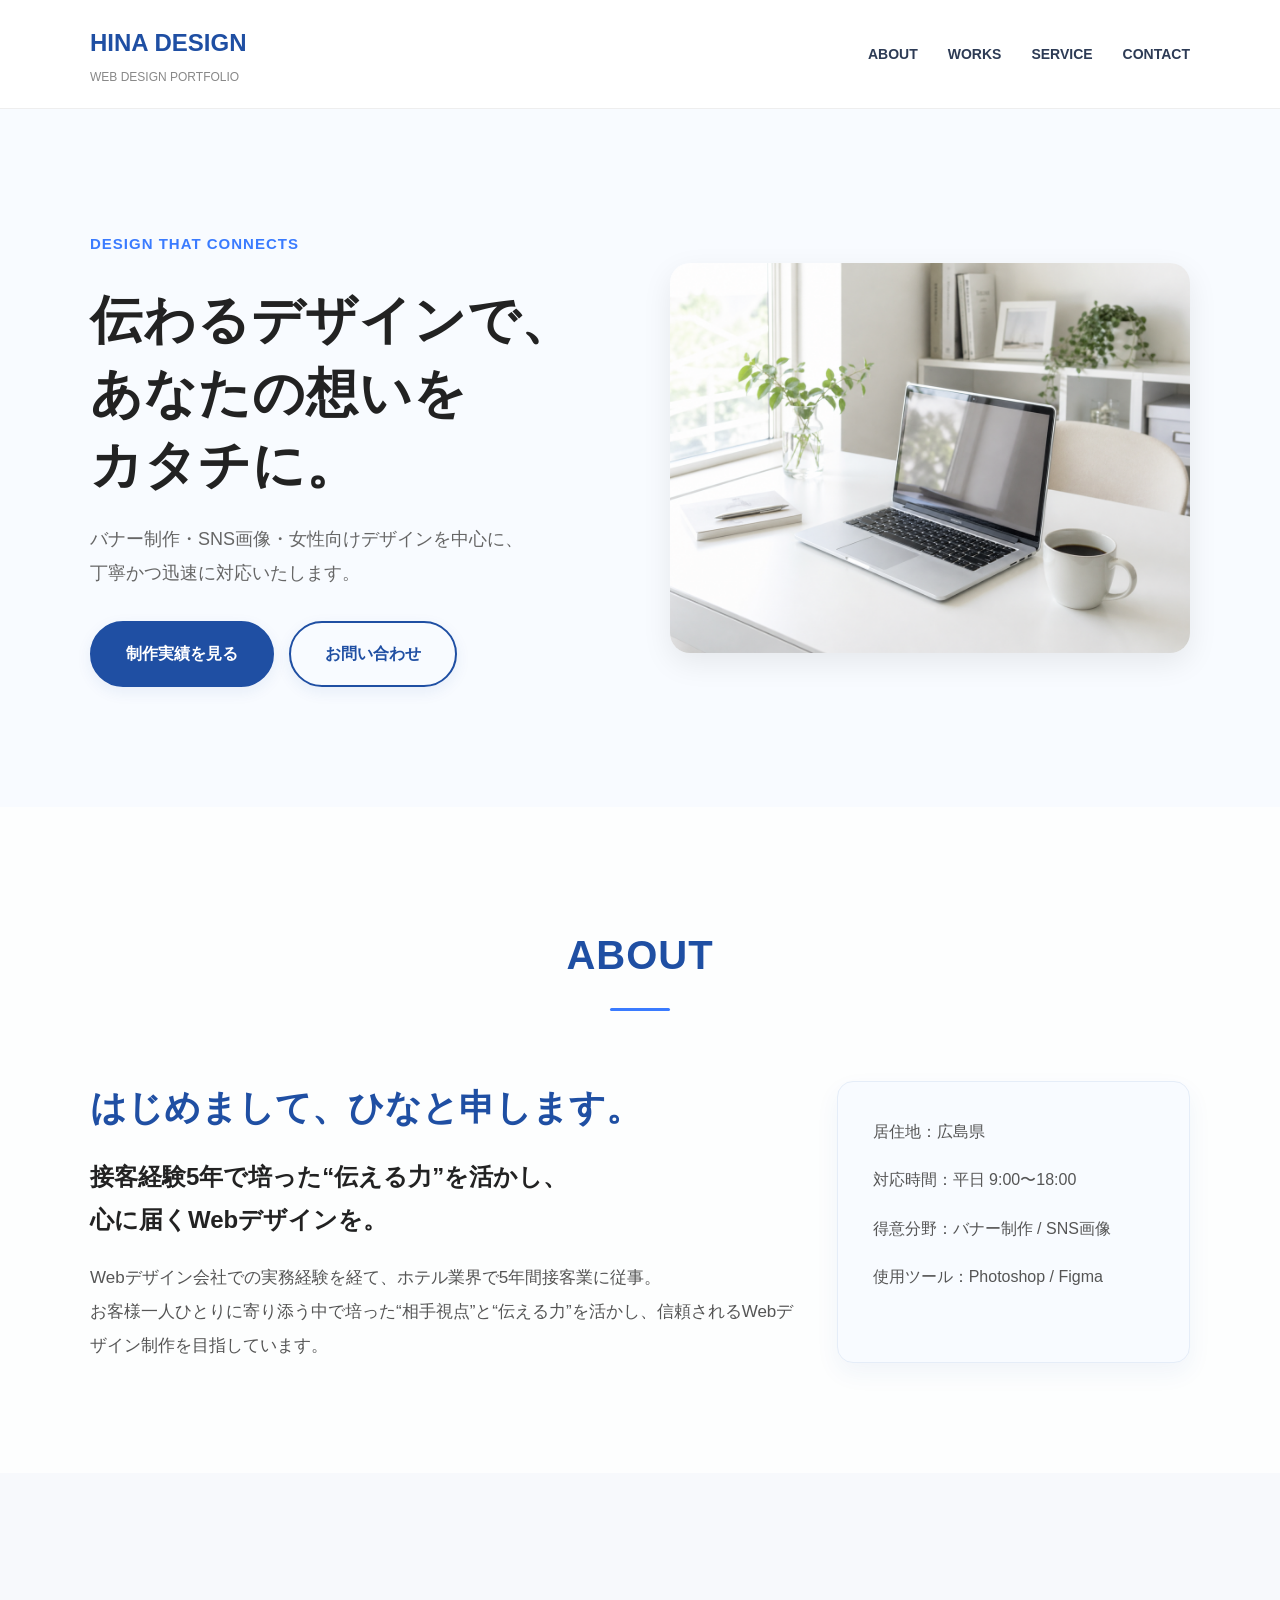
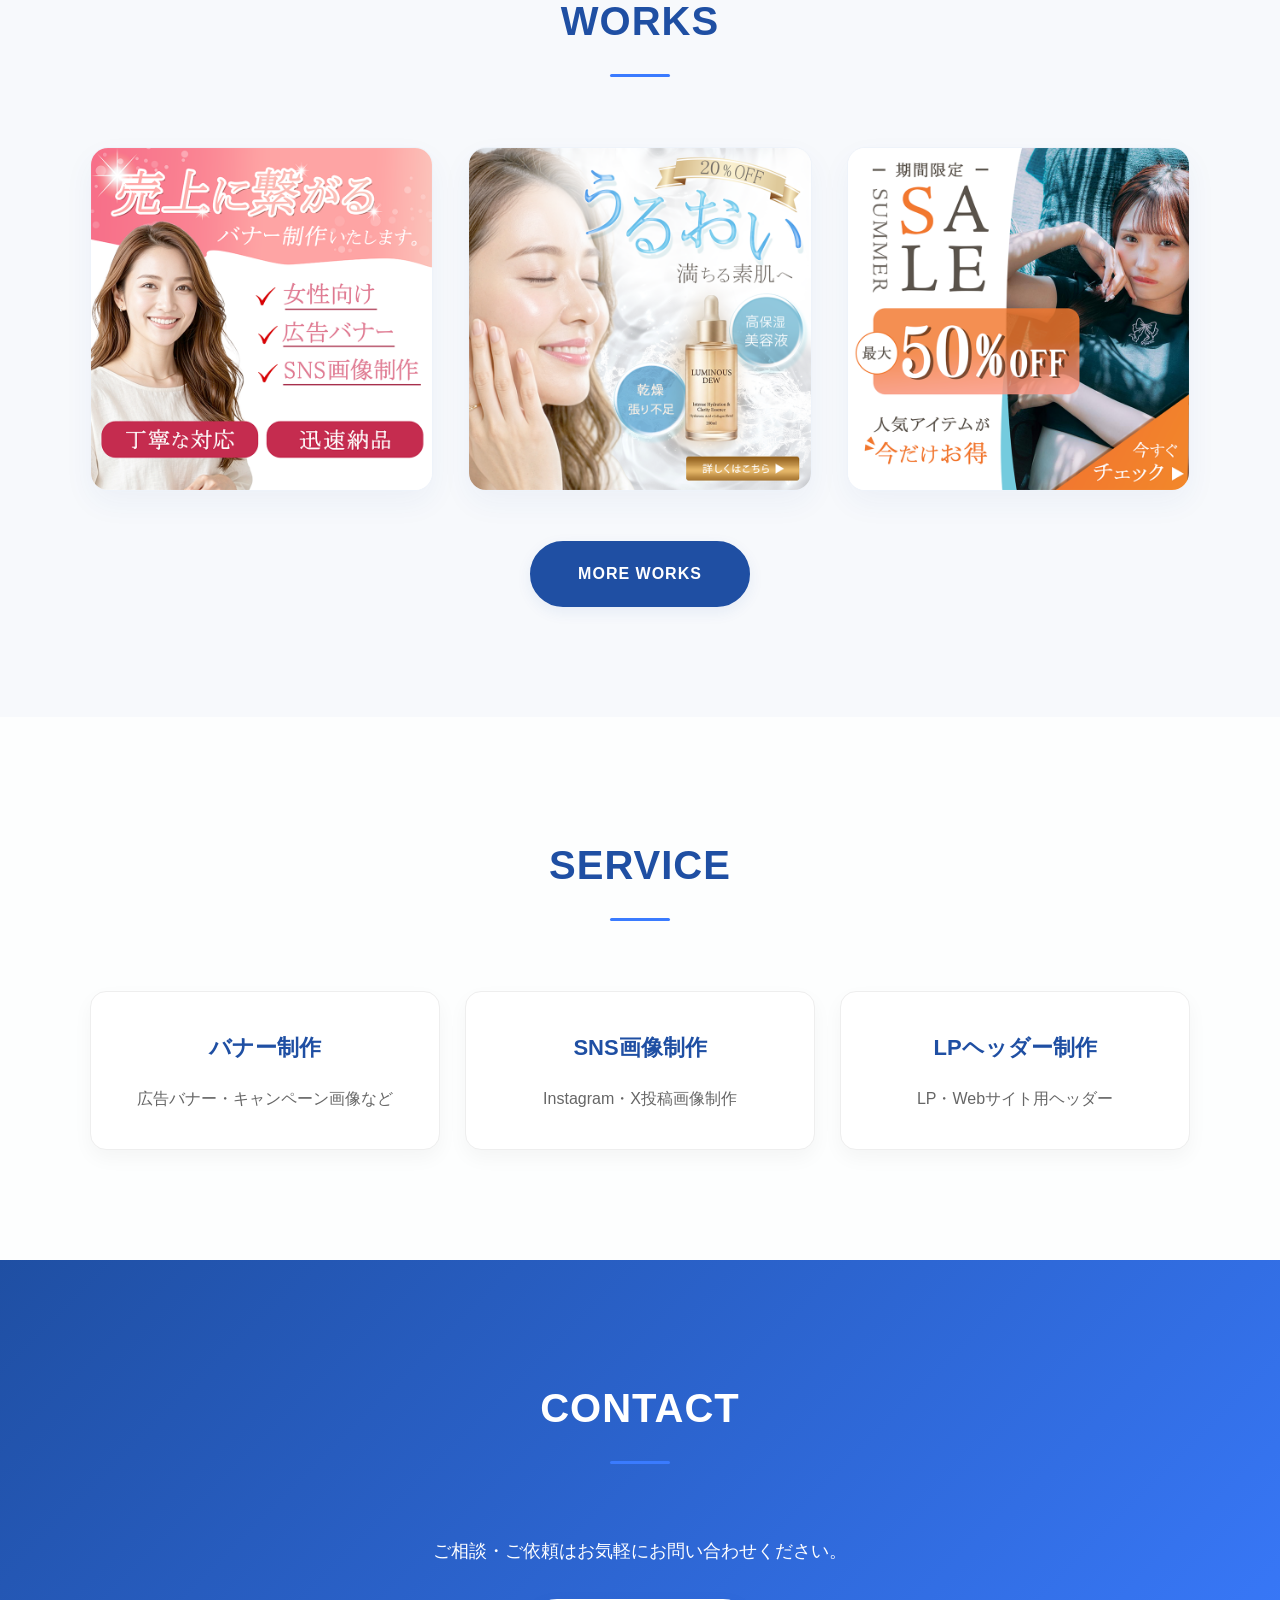
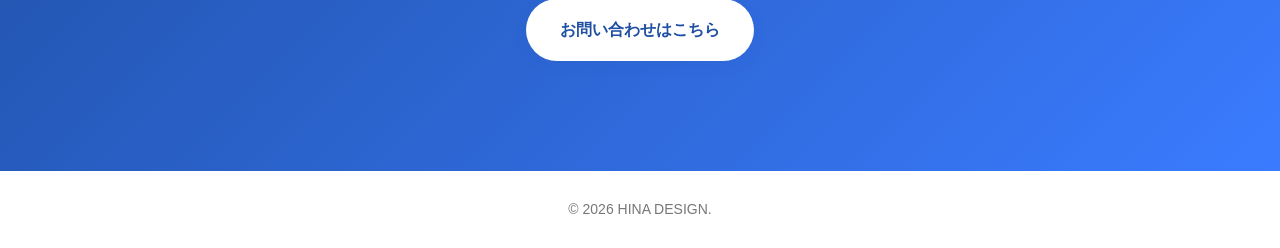
==== index.html @ ba979d72 "Initial commit" ====
<!DOCTYPE html>
<html lang="ja">

<head>
  <meta charset="UTF-8" />
  <meta name="viewport" content="width=device-width, initial-scale=1.0" />
  <title>HINA DESIGN | Portfolio</title>
  <link rel="stylesheet" href="style.css" />
</head>

<body>

  <header class="header">
    <div class="container nav">
      <div class="logo">
        <h1>HINA DESIGN</h1>
        <p>WEB DESIGN PORTFOLIO</p>
      </div>

      <nav>
        <ul class="menu">
          <li><a href="#about">ABOUT</a></li>
          <li><a href="#works">WORKS</a></li>
          <li><a href="#service">SERVICE</a></li>
          <li><a href="#contact">CONTACT</a></li>
        </ul>
      </nav>
    </div>
  </header>

  <section class="hero">
    <div class="container hero-wrap">
      <div class="hero-text">
        <span class="sub">Design that connects</span>
        <h2>伝わるデザインで、<br>あなたの想いを<br>カタチに。</h2>
        <p>
          バナー制作・SNS画像・女性向けデザインを中心に、<br>
          丁寧かつ迅速に対応いたします。
        </p>

        <div class="hero-btn">
          <a href="#works" class="btn primary">制作実績を見る</a>
          <a href="#contact" class="btn">お問い合わせ</a>
        </div>
      </div>

      <div class="hero-image">
        <img src="img/desk.png" alt="作業風景">
      </div>
    </div>
  </section>

  <section id="about" class="section">
    <div class="container">
      <h2 class="section-title">ABOUT</h2>

      <div class="about-box">
        <div class="about-text">
          <h3>はじめまして、ひなと申します。
          </h3>
          <h4>接客経験5年で培った“伝える力”を活かし、<br>心に届くWebデザインを。</h4>
          <p>
            Webデザイン会社での実務経験を経て、ホテル業界で5年間接客業に従事。<br>お客様一人ひとりに寄り添う中で培った“相手視点”と“伝える力”を活かし、信頼されるWebデザイン制作を目指しています。
          </p>
        </div>

        <div class="profile-card">
          <ul>
            <li>居住地：広島県</li>
            <li>対応時間：平日 9:00〜18:00</li>
            <li>得意分野：バナー制作 / SNS画像</li>
            <li>使用ツール：Photoshop / Figma</li>
          </ul>
        </div>
      </div>
    </div>
  </section>

  <section id="works" class="section gray">
    <div class="container">
      <h2 class="section-title">WORKS</h2>

      <div class="works-grid">
        <div class="work-item"><img src="img/work1.png" alt=""></div>
        <div class="work-item"><img src="img/work2.png" alt=""></div>
        <div class="work-item"><img src="img/work3.png" alt=""></div>
        <!--<div class="work-item"><img src="img/work4.png" alt=""></div>
      <div class="work-item"><img src="img/work5.png" alt=""></div>
      <div class="work-item"><img src="img/work6.png" alt=""></div>-->
      </div>
      <!-- 一覧ページへ -->
      <div class="works-more">
        <a href="works.html" class="btn primary">MORE WORKS</a>
      </div>
    </div>
  </section>

  <section id="service" class="section">
    <div class="container">
      <h2 class="section-title">SERVICE</h2>

      <div class="service-grid">
        <div class="service-card">
          <h3>バナー制作</h3>
          <p>広告バナー・キャンペーン画像など</p>
        </div>

        <div class="service-card">
          <h3>SNS画像制作</h3>
          <p>Instagram・X投稿画像制作</p>
        </div>

        <div class="service-card">
          <h3>LPヘッダー制作</h3>
          <p>LP・Webサイト用ヘッダー</p>
        </div>
      </div>
    </div>
  </section>

  <section id="contact" class="section blue">
    <div class="container contact-box">
      <h2 class="section-title white">CONTACT</h2>
      <p>ご相談・ご依頼はお気軽にお問い合わせください。</p>
      <a href="contact.html" class="btn white-btn">お問い合わせはこちら</a>
    </div>
  </section>

  <footer class="footer">
    <p>© 2026 HINA DESIGN.</p>
  </footer>

</body>


</html>
---- style.css ----
/* ===============================
   Reset
=============================== */
*{
  margin:0;
  padding:0;
  box-sizing:border-box;
}

body{
  font-family:"Yu Gothic","Hiragino Kaku Gothic ProN",sans-serif;
  color:#333;
  background:#fff;
  line-height:1.7;
}

img{
  width:100%;
  display:block;
}

a{
  text-decoration:none;
  color:inherit;
}

ul{
  list-style:none;
}

/* ===============================
   Common
=============================== */
.container{
  width:90%;
  max-width:1100px;
  margin:0 auto;
}

.section{
  padding:80px 0;
}

.section-title{
  text-align:center;
  font-size:32px;
  color:#1f4fa3;
  margin-bottom:50px;
  letter-spacing:1px;
}

.gray{
  background:#f7f9fc;
}

.blue{
  background:linear-gradient(135deg,#1f4fa3,#3a7bff);
}

.white{
  color:#fff;
}
/* ===============================
   全体トーン改善
=============================== */
body{
  background:#fdfefe;
  color:#2d3b55;
  font-family:"Yu Gothic","Hiragino Kaku Gothic ProN",sans-serif;
  line-height:1.9;
}

.section{
  padding:110px 0;
}

.section-title{
  font-size:42px;
  color:#1f4fa3;
  margin-bottom:70px;
  font-weight:700;
}
.section-title.white{
  color:#fff;
}

/* ===============================
   Header
=============================== */
.header{
  background:#fff;
  border-bottom:1px solid #eee;
  position:sticky;
  top:0;
  z-index:1000;
}

.nav{
  display:flex;
  justify-content:space-between;
  align-items:center;
  padding:20px 0;
}

.logo h1{
  font-size:24px;
  color:#1f4fa3;
}

.logo p{
  font-size:12px;
  color:#888;
}

.menu{
  display:flex;
  gap:30px;
}

.menu a{
  font-size:14px;
  font-weight:bold;
  transition:.3s;
}

.menu a:hover{
  color:#1f4fa3;
}

/* -------------------------------
   Header 高級感UP
--------------------------------*/
.header{
  backdrop-filter: blur(10px);
  background:rgba(255,255,255,0.95);
  transition:.3s;
}

.header.scroll{
  box-shadow:0 4px 20px rgba(0,0,0,.08);
}

/* ===============================
   Hero
=============================== */
.hero{
  padding:80px 0;
  background:#f8fbff;
}

.hero-wrap{
  display:flex;
  align-items:center;
  gap:60px;
}

.hero-text{
  flex:1;
}

.sub{
  color:#3a7bff;
  font-weight:bold;
  font-size:14px;
  letter-spacing:1px;
}

.hero-text h2{
  font-size:46px;
  line-height:1.4;
  margin:15px 0 20px;
  color:#222;
}

.hero-text p{
  font-size:16px;
  color:#666;
  margin-bottom:30px;
}

.hero-btn{
  display:flex;
  gap:15px;
  flex-wrap:wrap;
}

.btn{
  display:inline-block;
  padding:14px 28px;
  border-radius:8px;
  border:2px solid #1f4fa3;
  color:#1f4fa3;
  font-weight:bold;
  transition:.3s;
}

.btn:hover{
  opacity:.8;
}

.primary{
  background:#1f4fa3;
  color:#fff;
}

.hero-image{
  flex:1;
}

.hero-image img{
  border-radius:20px;
  box-shadow:0 10px 30px rgba(0,0,0,.08);
}
/* -------------------------------
   Hero 強化
--------------------------------*/
.hero{
  padding:120px 0;
}

.hero-text h2{
  font-size:52px;
  font-weight:700;
  letter-spacing:1px;
}

.hero-text p{
  font-size:18px;
  line-height:1.9;
}

.sub{
  display:inline-block;
  margin-bottom:10px;
  font-size:15px;
  text-transform:uppercase;
}
/* ボタン洗練 */
.btn{
  border-radius:50px;
  padding:16px 34px;
  box-shadow:0 5px 15px rgba(31,79,163,.08);
}

.btn:hover{
  transform:translateY(-3px);
}
/* ===============================
   About
=============================== */
.about-box{
  display:grid;
  grid-template-columns:2fr 1fr;
  gap:40px;
}

.about-text h3{
  font-size:28px;
  margin-bottom:20px;
  color:#1f4fa3;
}

.about-text p{
  color:#555;
}

.profile-card{
  background:#f7f9fc;
  padding:30px;
  border-radius:16px;
}

.profile-card li{
  margin-bottom:15px;
  color:#555;
}
/* -------------------------------
   About セクション改善
--------------------------------*/
.about-text h3{
  font-size:36px;
  line-height:1.5;
}

.about-text h4{
  font-size:24px;
  line-height:1.8;
  margin-bottom:20px;
  color:#222;
  font-weight:700;
}
/* 強調ワード */
.about-text h4 span{
  color:#1f4fa3;
}
/* 本文 */
.about-text p{
  font-size:17px;
  line-height:2;
  color:#555;
}

/* カード */
.profile-card{
  background:#f8fbff;
  border:1px solid #e5edf8;
  box-shadow:0 10px 25px rgba(31,79,163,.06);
  padding:35px;
}

.profile-card li{
  font-size:16px;
  line-height:1.9;
  margin-bottom:18px;
}
/* ===============================
   Works
=============================== */
.works-grid{
  display:grid;
  grid-template-columns:repeat(3,1fr);
  gap:25px;
}

.work-item{
  background:#fff;
  border-radius:16px;
  overflow:hidden;
  box-shadow:0 8px 25px rgba(0,0,0,.05);
  transition:.3s;
}

.work-item:hover{
  transform:translateY(-5px);
}
/* -------------------------------
   Works 高級感UP
--------------------------------*/
.work-item{
  border:1px solid #eef3fa;
}

.work-item img{
  transition:.4s;
}

.work-item:hover img{
  transform:scale(1.03);
}

/* ===============================
   WORKS MORE BUTTON
=============================== */
.works-more{
  text-align:center;
  margin-top:50px;
}

.works-more .btn{
  min-width:220px;
  font-size:16px;
  letter-spacing:1px;
}
/* ===============================
   WORKS 改善
=============================== */
.works-grid{
  display:grid;
  grid-template-columns:repeat(3,1fr);
  gap:35px;
}

.work-item{
  background:#fff;
  border-radius:18px;
  overflow:hidden;
  box-shadow:0 12px 30px rgba(31,79,163,.05);
  transition:.3s;
}

.work-item img{
  aspect-ratio:1/1;
  object-fit:cover;
}

.work-content{
  padding:18px;
}

.work-content h3{
  font-size:18px;
  margin-bottom:10px;
  color:#1f4fa3;
}

.work-tags{
  display:flex;
  flex-wrap:wrap;
  gap:8px;
}

.work-tags span{
  font-size:12px;
  padding:4px 10px;
  background:#eef4ff;
  color:#1f4fa3;
  border-radius:30px;
}

/* ===============================
   Service
=============================== */
.service-grid{
  display:grid;
  grid-template-columns:repeat(3,1fr);
  gap:25px;
}

.service-card{
  background:#fff;
  border:1px solid #eee;
  padding:35px 25px;
  border-radius:16px;
  text-align:center;
  box-shadow:0 8px 20px rgba(0,0,0,.04);
}

.service-card h3{
  font-size:22px;
  margin-bottom:15px;
  color:#1f4fa3;
}

.service-card p{
  color:#666;
}
/* -------------------------------
   Service 洗練
--------------------------------*/
.service-card{
  transition:.3s;
}

.service-card:hover{
  transform:translateY(-8px);
  box-shadow:0 15px 35px rgba(31,79,163,.08);
}

/* ===============================
   Contact
=============================== */
.contact-box{
  text-align:center;
}

.contact-box p{
  color:#fff;
  margin-bottom:30px;
}

.white-btn{
  background:#fff;
  color:#1f4fa3;
  border:none;
}
/* -------------------------------
   Contact
--------------------------------*/
.contact-box p{
  font-size:18px;
}

.white-btn{
  border-radius:50px;
  padding:16px 34px;
  font-weight:700;
}
/* -------------------------------
   Section title
--------------------------------*/
.section-title{
  font-size:40px;
  font-weight:700;
  margin-bottom:70px;
  position:relative;
}

.section-title::after{
  content:"";
  display:block;
  width:60px;
  height:3px;
  background:#3a7bff;
  margin:15px auto 0;
  border-radius:10px;
}
/* ===============================
   PROCESS
=============================== */
.process-grid{
  display:grid;
  grid-template-columns:repeat(5,1fr);
  gap:20px;
}

.process-card{
  background:#fff;
  padding:30px 20px;
  border-radius:18px;
  text-align:center;
  box-shadow:0 8px 25px rgba(31,79,163,.05);
}

.process-number{
  width:42px;
  height:42px;
  border-radius:50%;
  background:#1f4fa3;
  color:#fff;
  display:flex;
  align-items:center;
  justify-content:center;
  margin:0 auto 15px;
  font-weight:bold;
}
/* ===============================
   SNS
=============================== */
.sns-icons{
  display:flex;
  gap:20px;
  margin-top:20px;
}

.sns-icons a{
  width:55px;
  height:55px;
  border-radius:50%;
  background:#fff;
  display:flex;
  align-items:center;
  justify-content:center;
  box-shadow:0 5px 15px rgba(31,79,163,.08);
  transition:.3s;
}

.sns-icons a:hover{
  transform:translateY(-4px);
}

/* ===============================
   装飾
=============================== */
.decor-leaf{
  position:absolute;
  opacity:.12;
  max-width:180px;
}

/* -------------------------------
   Fade animation
--------------------------------*/


.show{
  opacity:1;
  transform:translateY(0);
}
/* ===============================
   Footer
=============================== */
.footer{
  text-align:center;
  padding:25px 0;
  background:#fff;
  color:#777;
  font-size:14px;
}





/* ===============================
  align-items:center;
  margin-bottom:100px;
}

/* 左右交互配置 */
.work-detail.reverse .work-image{
  order:2;
}

.work-detail.reverse .work-text{
  order:1;
}

.work-image img{
  width:100%;
  border-radius:20px;
  box-shadow:0 12px 30px rgba(31,79,163,.08);
  transition:.3s;
}

.work-image img:hover{
  transform:translateY(-5px);
}

.work-text{
  background:#fff;
  padding:40px;
  border-radius:20px;
  box-shadow:0 10px 30px rgba(31,79,163,.05);
  border:1px solid #eef3fa;
}

.work-text h3{
  font-size:28px;
  color:#1f4fa3;
  margin-bottom:25px;
}

.work-text p{
  font-size:16px;
  line-height:2;
  color:#555;
  margin-bottom:15px;
}

.work-text strong{
  color:#222;
}
/* ===============================
   WORKS CATEGORY NAVIGATION
=============================== */
.works-category-nav{
  display:flex;
  justify-content:center;
  gap:20px;
  flex-wrap:wrap;
  margin-bottom:70px;
}

.category-btn{
  display:inline-block;
  padding:14px 30px;
  border:2px solid #1f4fa3;
  border-radius:50px;
  color:#1f4fa3;
  font-weight:700;
  transition:.3s;
  background:#fff;
  box-shadow:0 5px 15px rgba(31,79,163,.05);
}

.category-btn:hover{
  background:#1f4fa3;
  color:#fff;
  transform:translateY(-3px);
}
/* ===============================
   CONTACT PAGE
=============================== */
.contact-page{
  background:#f8fbff;
}

.contact-intro{
  text-align:center;
  font-size:17px;
  color:#555;
  line-height:2;
  margin-bottom:60px;
}
.contact-form{
  max-width:760px;
  margin:0 auto;
  background:#fff;
  padding:50px;
  border-radius:24px;
  box-shadow:0 15px 40px rgba(31,79,163,.08);
  border:1px solid #eef3fa;
}

.form-group{
  margin-bottom:30px;
}

.form-group label{
  display:block;
  font-weight:700;
  margin-bottom:10px;
  color:#2d3b55;
}
.form-group label span{
  display:inline-block;
  margin-left:8px;
  font-size:12px;
  color:#fff;
  background:#ff6b6b;
  padding:3px 8px;
  border-radius:20px;
}

.form-group input,
.form-group select,
.form-group textarea{
  width:100%;
  padding:16px;
  border:1px solid #d9e4f2;
  border-radius:12px;
  font-size:16px;
  font-family:inherit;
  transition:.3s;
  background:#fcfdff;
}
.form-group input:focus,
.form-group select:focus,
.form-group textarea:focus{
  outline:none;
  border-color:#3a7bff;
  box-shadow:0 0 0 4px rgba(58,123,255,.08);
}

textarea{
  resize:vertical;
}
.submit-btn{
  display:block;
  width:100%;
  padding:18px;
  background:linear-gradient(135deg,#1f4fa3,#3a7bff);
  color:#fff;
  border:none;
  border-radius:50px;
  font-size:18px;
  font-weight:700;
  cursor:pointer;
  transition:.3s;
  box-shadow:0 10px 25px rgba(31,79,163,.15);
}

.submit-btn:hover{
  transform:translateY(-3px);
  opacity:.95;
}

/* ===============================
   Responsive
=============================== */
@media(max-width:768px){

  .nav{
    flex-direction:column;
    gap:15px;
  }

  .menu{
    gap:15px;
    flex-wrap:wrap;
    justify-content:center;
  }

  .hero-wrap{
    flex-direction:column;
  }

  .hero-text h2{
    font-size:32px;
  }

  .about-box{
    grid-template-columns:1fr;
  }

  .works-grid{
    grid-template-columns:1fr;
  }

  .service-grid{
    grid-template-columns:1fr;
  }

  .section{
    padding:60px 0;
  }

  .section-title{
    font-size:26px;
  }
}
.work-detail{
  display:grid;
  grid-template-columns:1fr 1fr;
  gap:60px;
  align-items:center;
  margin-bottom:100px;
}

.work-detail.reverse .work-image{
  order:2;
}

.work-detail.reverse .work-text{
  order:1;
}
/* ===============================
   CATEGORY PAGE
=============================== */
.category-page{
  background:#fdfefe;
}

.category-grid{
  display:grid;
  grid-template-columns:repeat(3,1fr);
  gap:35px;
  margin-top:50px;
}

.category-item{
  display:block;
  background:#fff;
  border-radius:20px;
  overflow:hidden;
  border:1px solid #eef3fa;
  box-shadow:0 12px 30px rgba(31,79,163,.05);
  transition:.3s;
}

.category-item:hover{
  transform:translateY(-8px);
  box-shadow:0 18px 40px rgba(31,79,163,.10);
}

.category-item img{
  width:100%;
  aspect-ratio:1/1;
  object-fit:cover;
  display:block;
  transition:.4s;
}

.category-item:hover img{
  transform:scale(1.03);
}
/* -------------------------------
   Responsive改善
--------------------------------*/
@media(max-width:768px){

  .hero{
    padding:80px 0;
  }

  .hero-text h2{
    font-size:36px;
  }

  .about-text h3{
    font-size:30px;
  }

  .about-text h4{
    font-size:22px;
  }

  .section-title{
    font-size:30px;
  }

  .btn{
    width:100%;
    text-align:center;
  }

  .hero-btn{
    flex-direction:column;
  }
  /* ===============================
   Responsive
=============================== */
@media(max-width:768px){

  .work-detail{
    grid-template-columns:1fr;
    gap:30px;
    margin-bottom:70px;
  }

  .work-detail.reverse .work-image,
  .work-detail.reverse .work-text{
    order:initial;
  }

  .work-text{
    padding:25px;
  }

  .work-text h3{
    font-size:24px;
  }
}
}
@media(max-width:768px){
  .works-category-nav{
    flex-direction:column;
    align-items:center;
  }

  .category-btn{
    width:100%;
    max-width:320px;
    text-align:center;
  }
}
@media(max-width:768px){

  .work-detail{
    grid-template-columns:1fr;
    gap:30px;
    margin-bottom:70px;
  }

  .work-detail.reverse .work-image,
  .work-detail.reverse .work-text{
    order:initial;
  }

  .work-text{
    padding:25px;
  }

  .work-text h3{
    font-size:24px;
  }
  @media(max-width:992px){
  .category-grid{
    grid-template-columns:repeat(2,1fr);
  }
}

@media(max-width:768px){
  .category-grid{
    grid-template-columns:1fr;
    gap:25px;
  }

  .section-title{
    font-size:30px;
  }
}
/* ===============================
   Responsive
=============================== */
@media(max-width:768px){
  .contact-form{
    padding:30px 20px;
  }

  .contact-intro{
    font-size:15px;
  }

  .section-title{
    font-size:30px;
  }
}
}
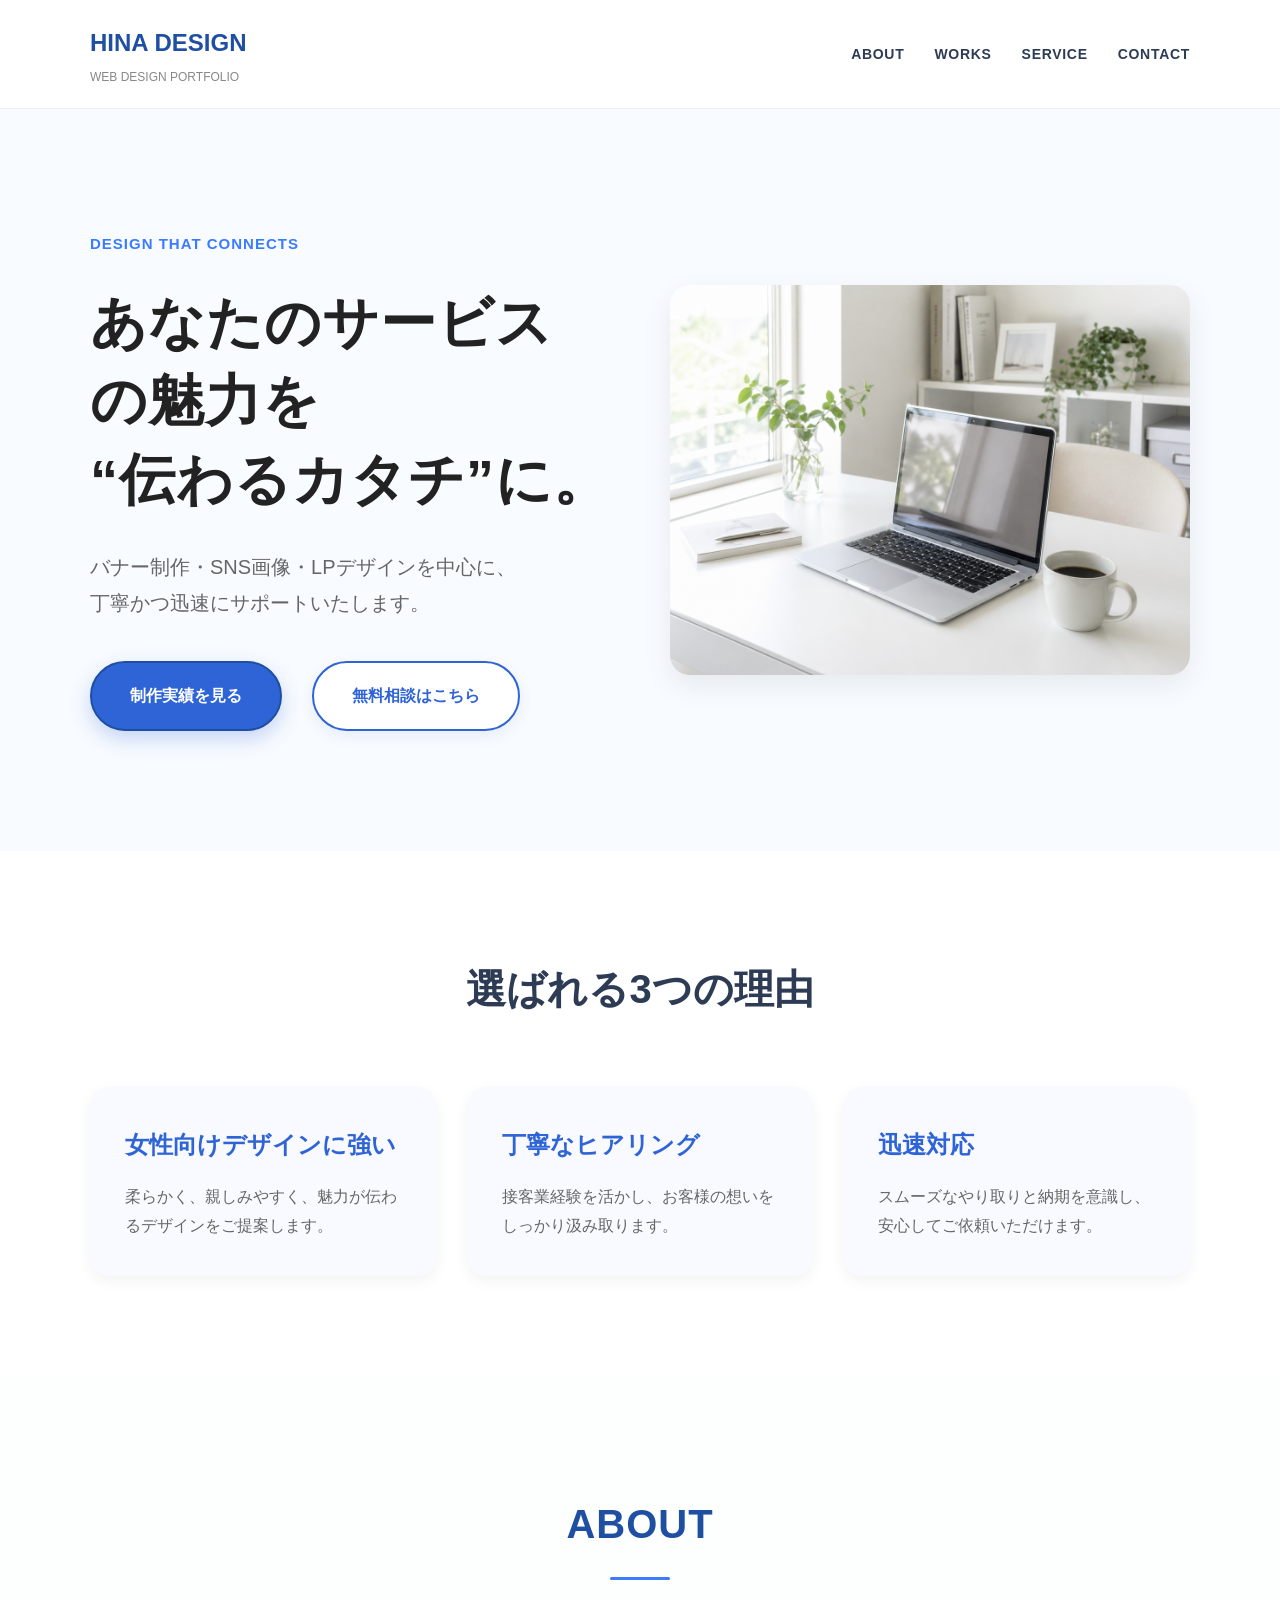
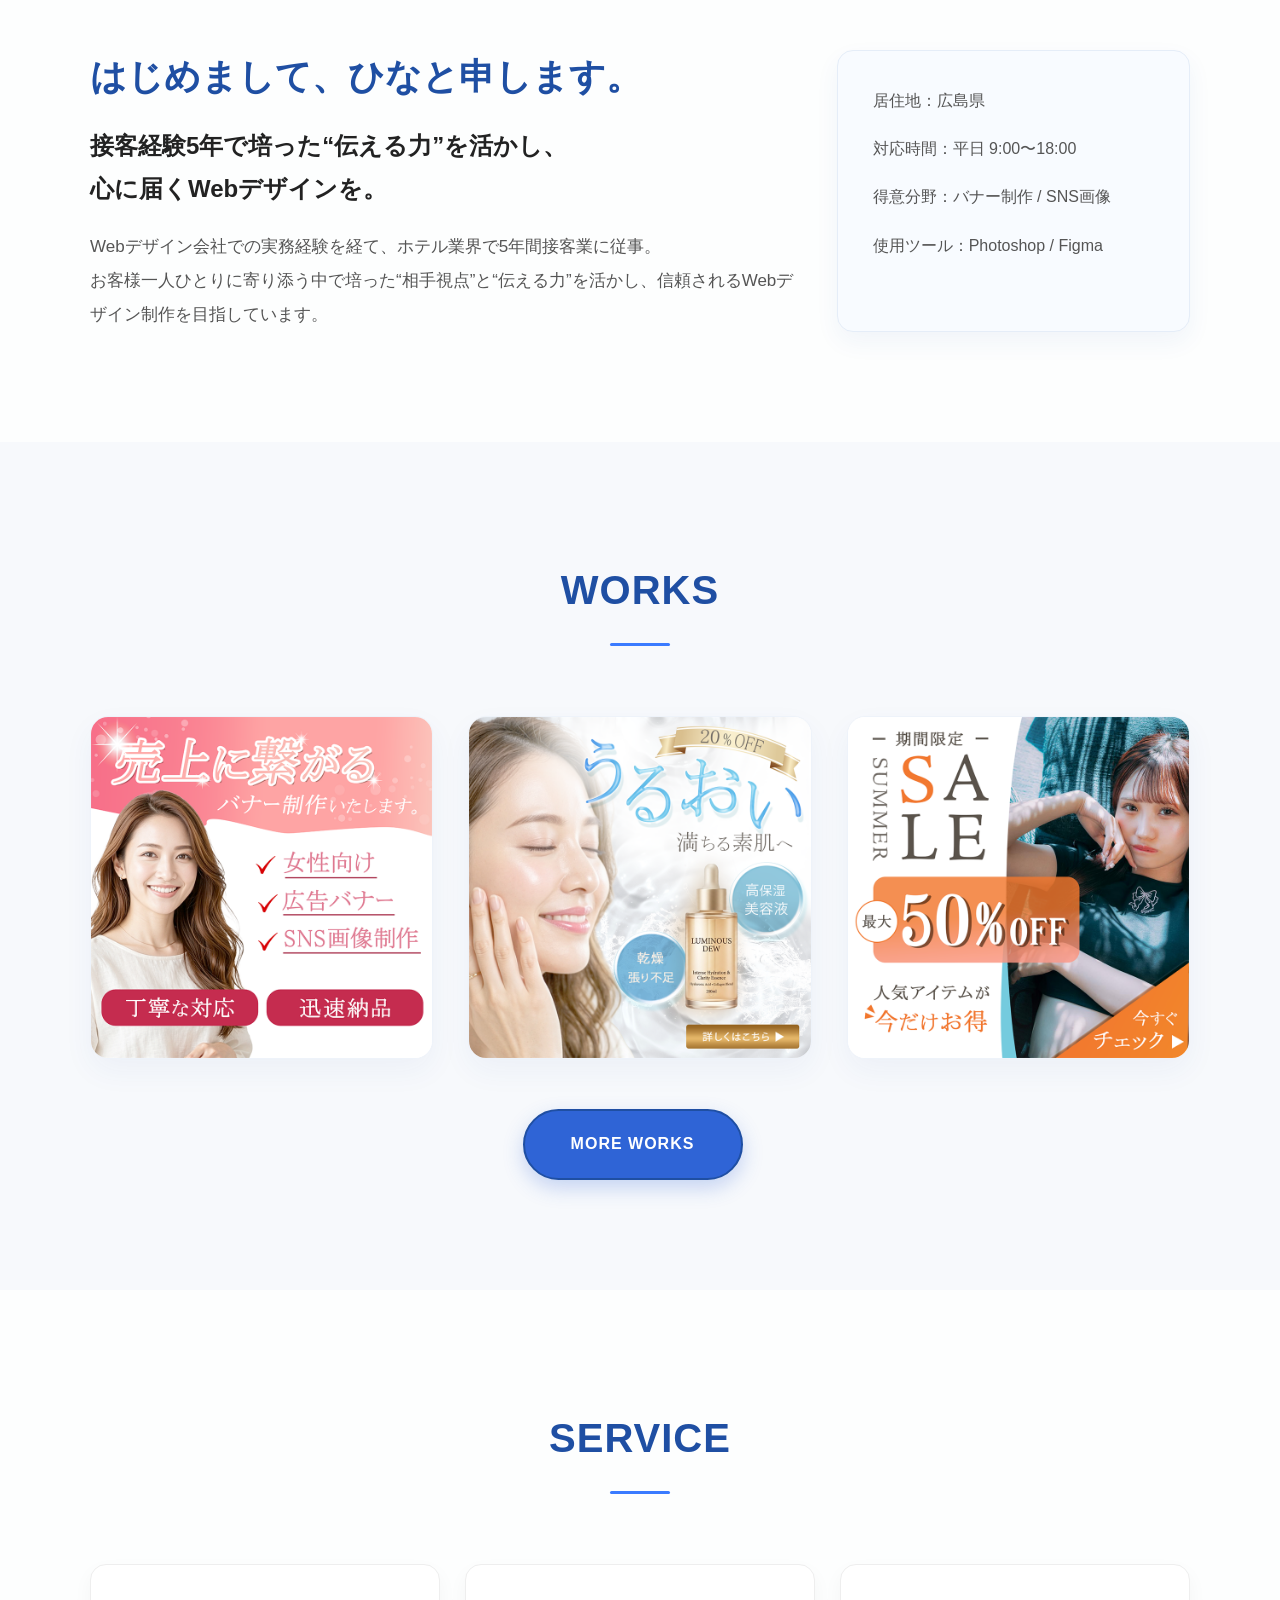
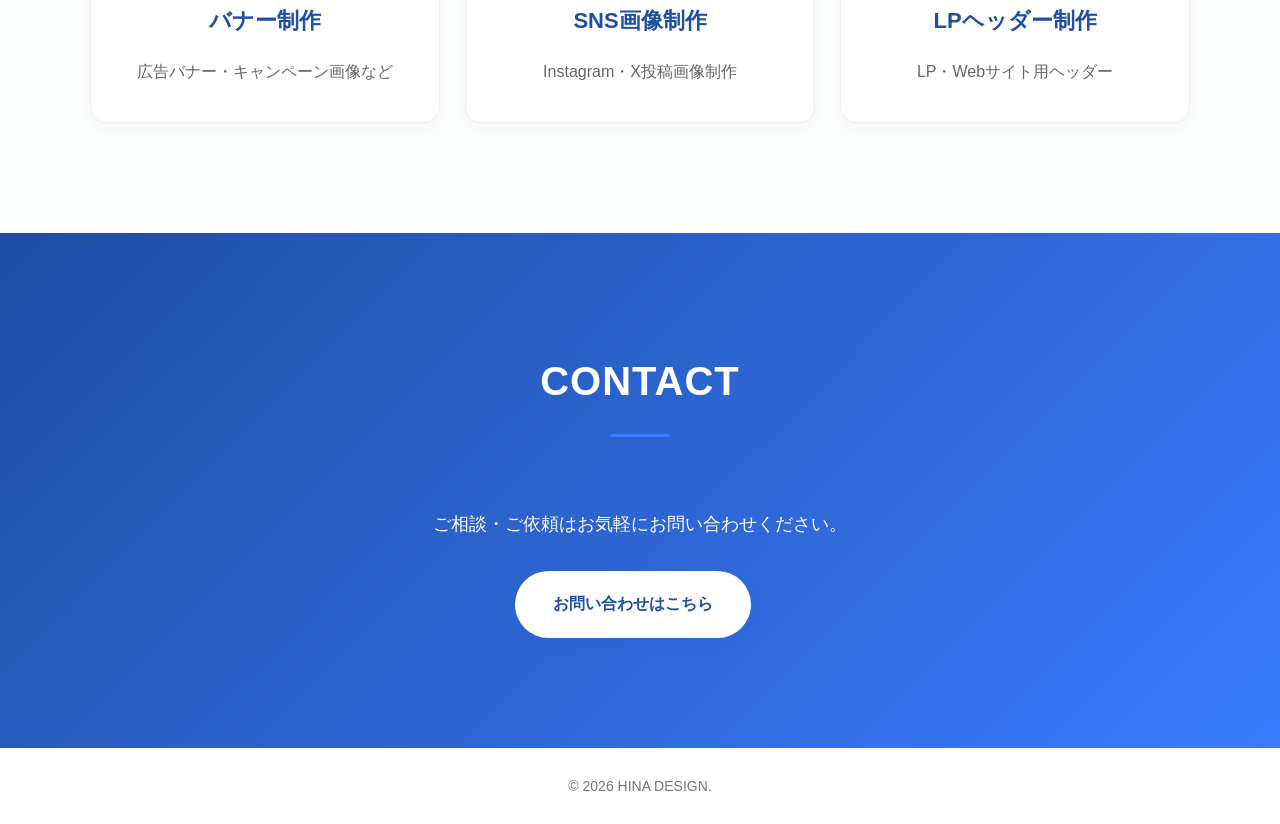
==== commit 0013064f: "修正" ====
--- a/index.html
+++ b/index.html
@@ -20,7 +20,7 @@
       <nav>
         <ul class="menu">
           <li><a href="#about">ABOUT</a></li>
-          <li><a href="#works">WORKS</a></li>
+          <li><a href="works.html">WORKS</a></li>
           <li><a href="#service">SERVICE</a></li>
           <li><a href="#contact">CONTACT</a></li>
         </ul>
@@ -32,20 +32,44 @@
     <div class="container hero-wrap">
       <div class="hero-text">
         <span class="sub">Design that connects</span>
-        <h2>伝わるデザインで、<br>あなたの想いを<br>カタチに。</h2>
+        <h2>
+          あなたのサービスの魅力を<br>
+          “伝わるカタチ”に。
+        </h2>
         <p>
-          バナー制作・SNS画像・女性向けデザインを中心に、<br>
-          丁寧かつ迅速に対応いたします。
+          バナー制作・SNS画像・LPデザインを中心に、<br>
+          丁寧かつ迅速にサポートいたします。
         </p>
 
+
         <div class="hero-btn">
-          <a href="#works" class="btn primary">制作実績を見る</a>
-          <a href="#contact" class="btn">お問い合わせ</a>
+          <a href="works.html" class="btn primary">制作実績を見る</a>
+          <a href="contact.html" class="btn secondary">無料相談はこちら</a>
         </div>
       </div>
 
       <div class="hero-image">
         <img src="img/desk.png" alt="作業風景">
+      </div>
+    </div>
+  </section>
+
+  <section class="strengths">
+    <div class="container">
+      <h2>選ばれる3つの理由</h2>
+      <div class="strength-grid">
+        <div class="strength-item">
+          <h3>女性向けデザインに強い</h3>
+          <p>柔らかく、親しみやすく、魅力が伝わるデザインをご提案します。</p>
+        </div>
+        <div class="strength-item">
+          <h3>丁寧なヒアリング</h3>
+          <p>接客業経験を活かし、お客様の想いをしっかり汲み取ります。</p>
+        </div>
+        <div class="strength-item">
+          <h3>迅速対応</h3>
+          <p>スムーズなやり取りと納期を意識し、安心してご依頼いただけます。</p>
+        </div>
       </div>
     </div>
   </section>
--- a/style.css
+++ b/style.css
@@ -844,6 +844,100 @@
 .category-item:hover img{
   transform:scale(1.03);
 }
+
+/* Hero Section */
+.hero h2 {
+  font-size: 56px;
+  line-height: 1.4;
+  font-weight: bold;
+  color: #222;
+  margin-bottom: 30px;
+}
+
+.hero p {
+  font-size: 20px;
+  line-height: 1.8;
+  color: #666;
+  margin-bottom: 40px;
+}
+
+/* Button */
+.btn {
+  display: inline-block;
+  padding: 18px 38px;
+  border-radius: 50px;
+  font-weight: bold;
+  text-decoration: none;
+  transition: all 0.3s ease;
+  margin-right: 15px;
+}
+
+.btn.primary {
+  background-color: #2f64d6;
+  color: white;
+  box-shadow: 0 8px 20px rgba(47, 100, 214, 0.25);
+}
+
+.btn.primary:hover {
+  transform: translateY(-3px);
+}
+
+.btn.secondary {
+  border: 2px solid #2f64d6;
+  color: #2f64d6;
+  background: white;
+}
+
+.btn.secondary:hover {
+  background: #2f64d6;
+  color: white;
+}
+
+/* Strengths Section */
+.strengths {
+  padding: 100px 0;
+  background: #ffffff;
+}
+
+.strengths h2 {
+  text-align: center;
+  font-size: 40px;
+  margin-bottom: 60px;
+}
+
+.strength-grid {
+  display: grid;
+  grid-template-columns: repeat(3, 1fr);
+  gap: 30px;
+}
+
+.strength-item {
+  background: #f8faff;
+  padding: 35px;
+  border-radius: 20px;
+  box-shadow: 0 5px 15px rgba(0,0,0,0.05);
+}
+
+.strength-item h3 {
+  font-size: 24px;
+  margin-bottom: 15px;
+  color: #2f64d6;
+}
+
+.strength-item p {
+  color: #666;
+  line-height: 1.8;
+}
+nav ul li a {
+  font-size: 18px;
+  font-weight: 600;
+  letter-spacing: 0.05em;
+  transition: color 0.3s ease;
+}
+
+nav ul li a:hover {
+  color: #2f64d6;
+}
 /* -------------------------------
    Responsive改善
 --------------------------------*/
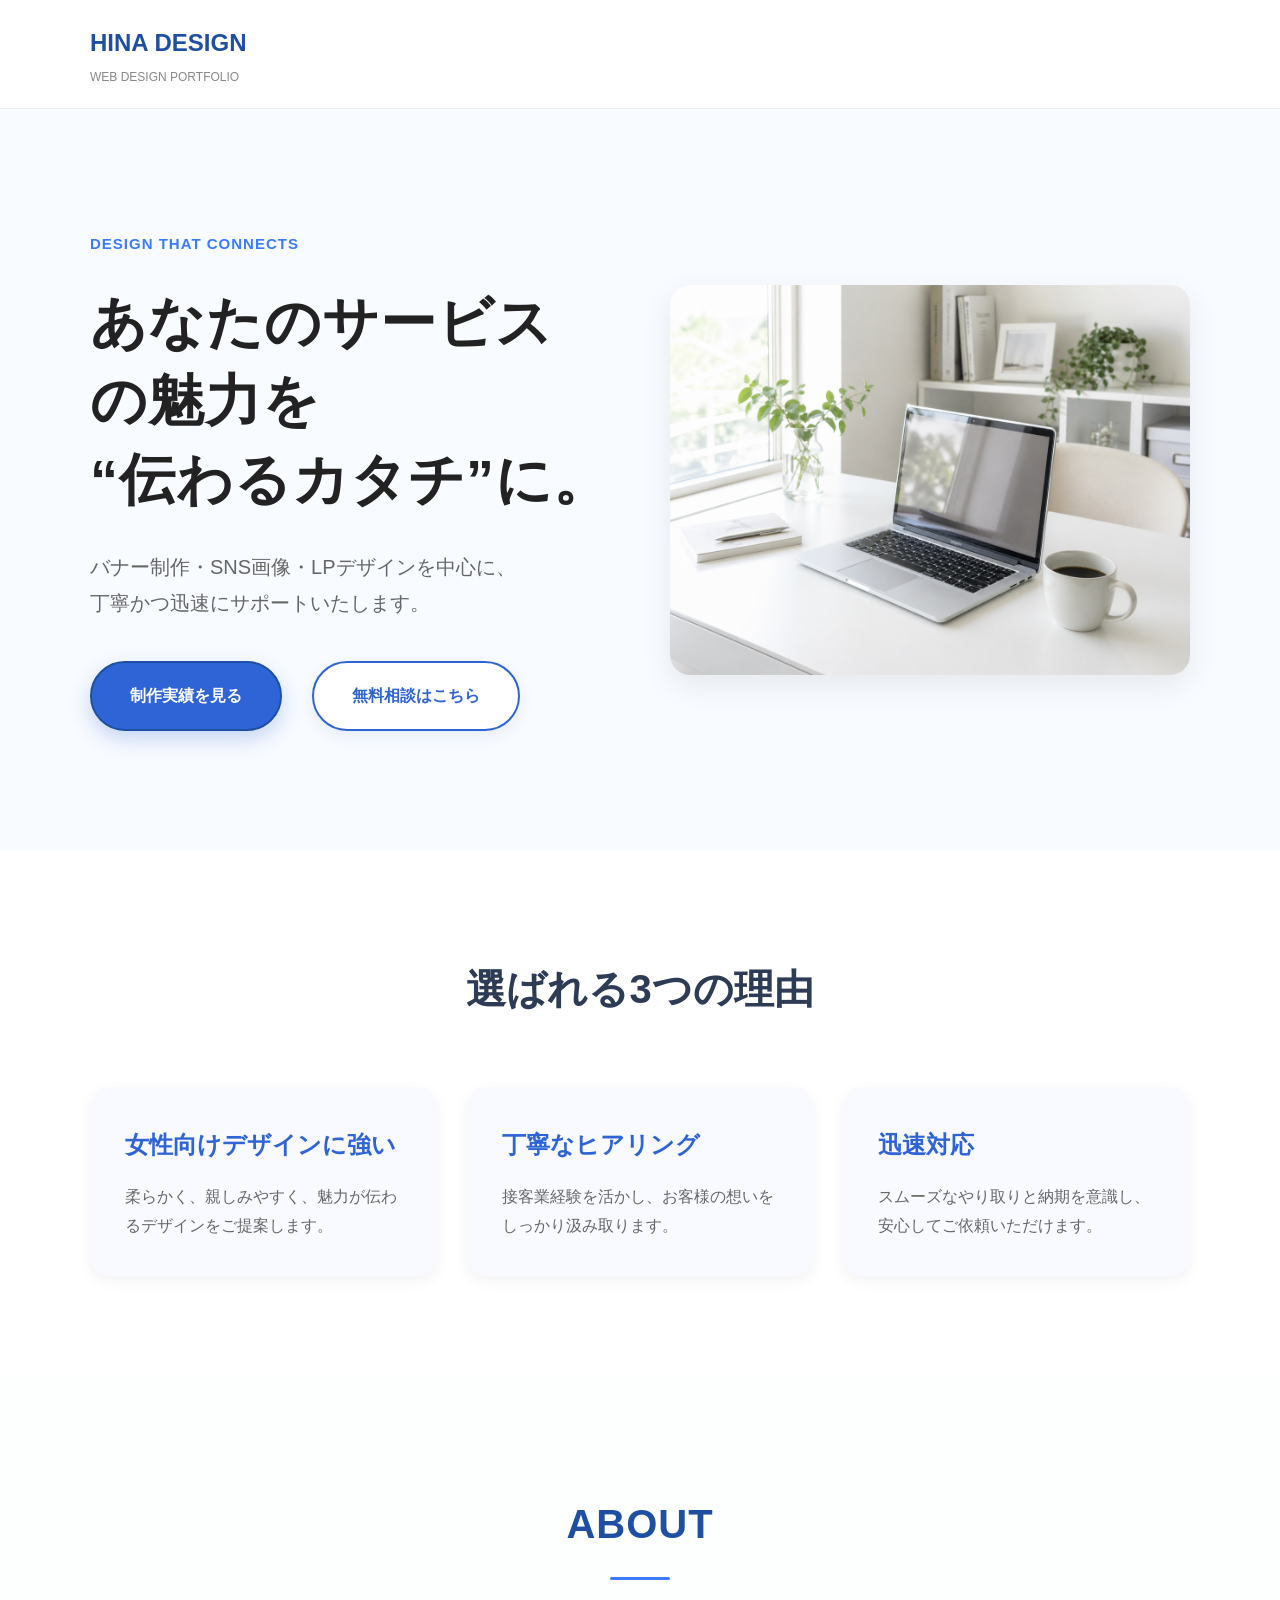
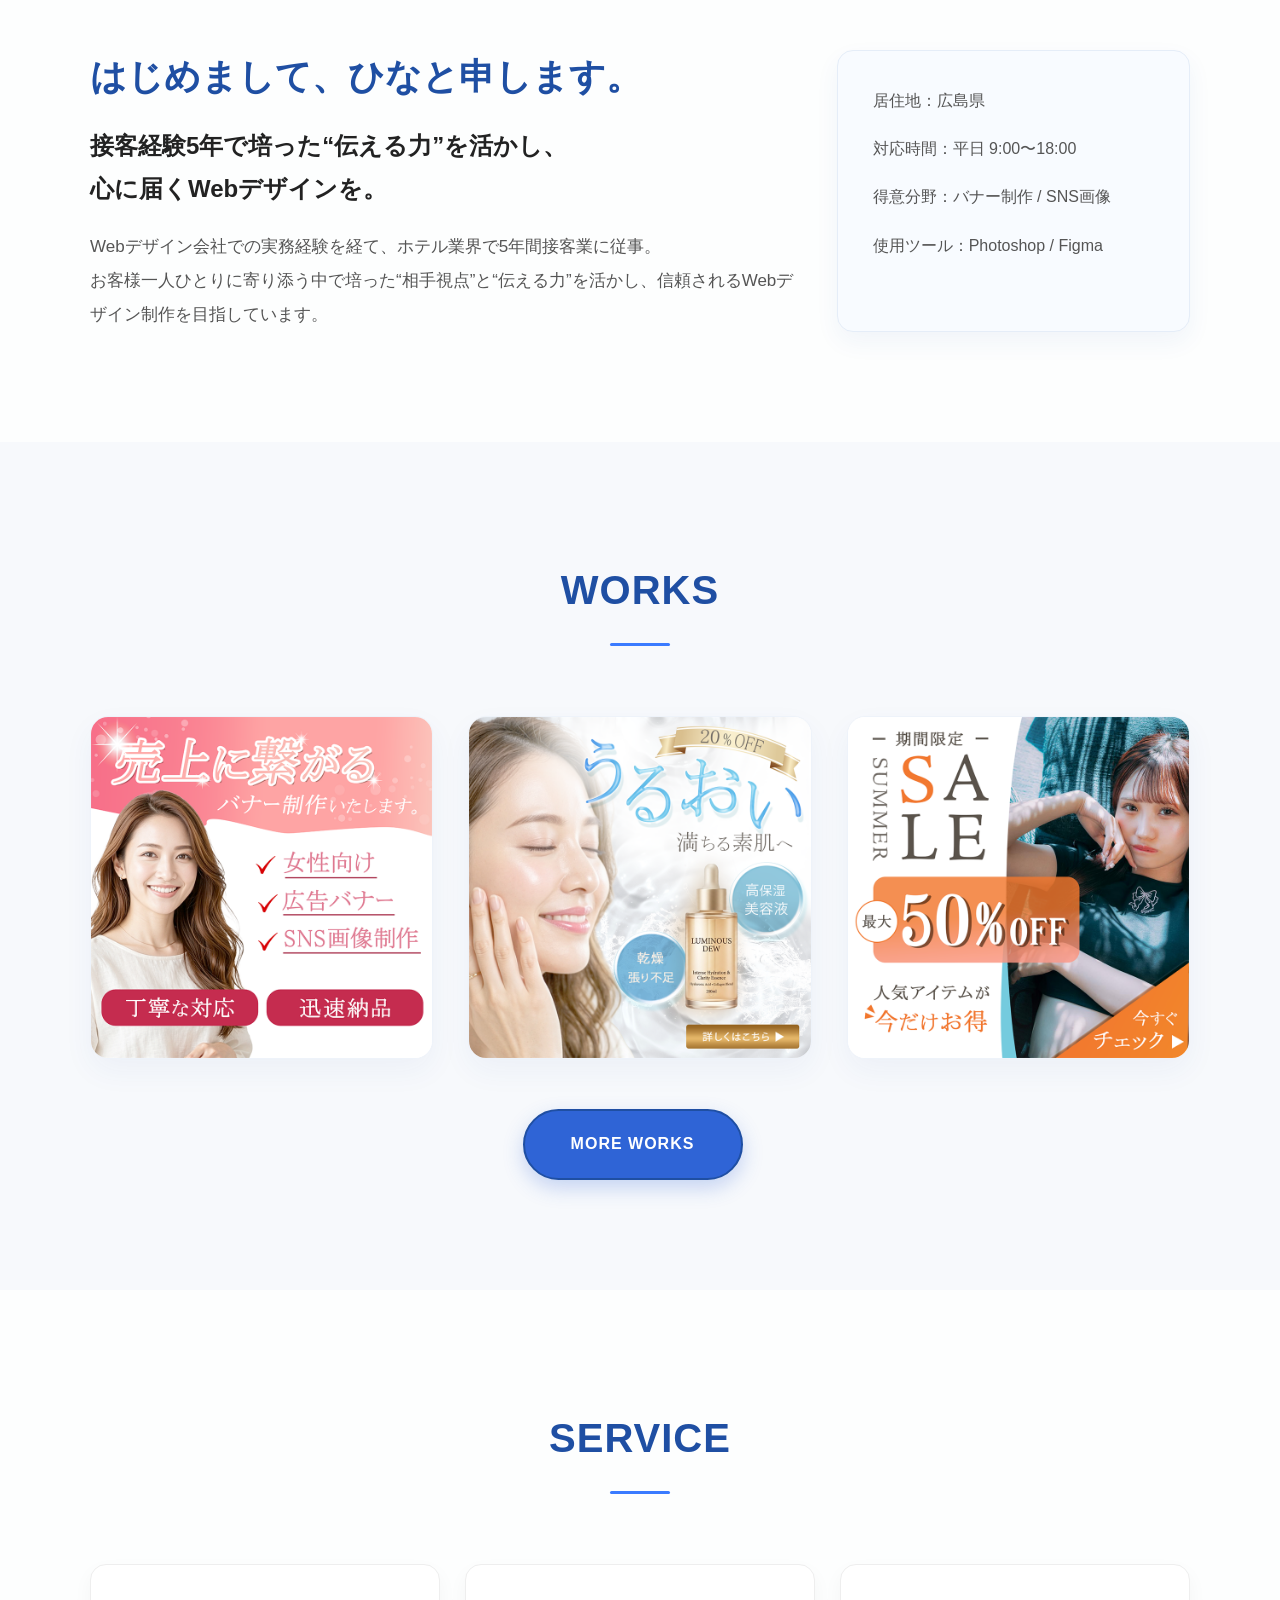
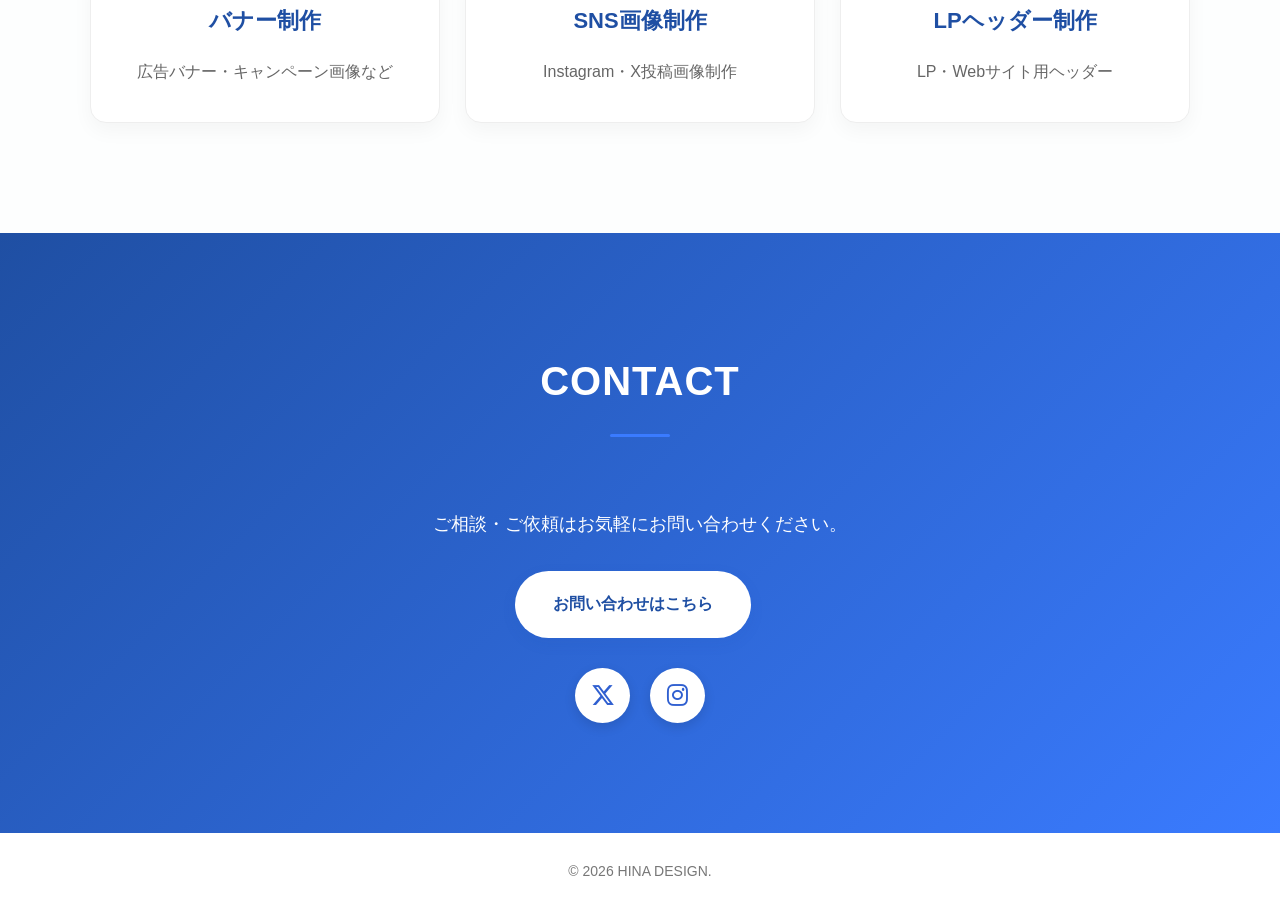
==== commit fcdab019: "修正" ====
--- a/index.html
+++ b/index.html
@@ -6,6 +6,7 @@
   <meta name="viewport" content="width=device-width, initial-scale=1.0" />
   <title>HINA DESIGN | Portfolio</title>
   <link rel="stylesheet" href="style.css" />
+  <link rel="stylesheet" href="https://cdnjs.cloudflare.com/ajax/libs/font-awesome/6.5.2/css/all.min.css">
 </head>
 
 <body>
@@ -18,7 +19,15 @@
       </div>
 
       <nav>
-        <ul class="menu">
+        <!-- ハンバーガーボタン -->
+        <button class="hamburger" id="hamburger">
+          <span></span>
+          <span></span>
+          <span></span>
+        </button>
+
+        <!-- ナビメニュー -->
+        <ul class="menu" id="nav-menu">
           <li><a href="#about">ABOUT</a></li>
           <li><a href="works.html">WORKS</a></li>
           <li><a href="#service">SERVICE</a></li>
@@ -148,12 +157,30 @@
       <p>ご相談・ご依頼はお気軽にお問い合わせください。</p>
       <a href="contact.html" class="btn white-btn">お問い合わせはこちら</a>
     </div>
+    <div class="contact-social">
+      <a href="https://x.com/@HinanoStudio" target="_blank" rel="noopener noreferrer" aria-label="X">
+        <i class="fa-brands fa-x-twitter"></i>
+      </a>
+
+      <a href="https://www.instagram.com/hina.design.works/" target="_blank" rel="noopener noreferrer"
+        aria-label="Instagram">
+        <i class="fa-brands fa-instagram"></i>
+      </a>
+    </div>
   </section>
 
   <footer class="footer">
+
     <p>© 2026 HINA DESIGN.</p>
   </footer>
+  <script>
+    const hamburger = document.getElementById('hamburger');
+    const navMenu = document.getElementById('nav-menu');
 
+    hamburger.addEventListener('click', () => {
+      navMenu.classList.toggle('active');
+    });
+  </script>
 </body>
 
 
--- a/style.css
+++ b/style.css
@@ -938,6 +938,184 @@
 nav ul li a:hover {
   color: #2f64d6;
 }
+/* ===== 選ばれる3つの理由 セクション ===== */
+
+/* PC */
+.strength-grid {
+  display: grid;
+  grid-template-columns: repeat(3, 1fr);
+  gap: 30px;
+}
+
+.strength-item {
+  background: #f8faff;
+  padding: 35px;
+  border-radius: 20px;
+  box-shadow: 0 5px 15px rgba(0,0,0,0.05);
+}
+
+.strength-item h3 {
+  font-size: 24px;
+  margin-bottom: 15px;
+  color: #2f64d6;
+}
+
+.strength-item p {
+  font-size: 16px;
+  line-height: 1.8;
+  color: #666;
+}
+/* Contact案内ボックス */
+.contact-info-box {
+  max-width: 700px;
+  margin: 40px auto;
+  padding: 40px 30px;
+  background: #fff8fb;
+  border: 2px solid #f8d7e4;
+  border-radius: 20px;
+  text-align: center;
+  box-shadow: 0 8px 20px rgba(0, 0, 0, 0.05);
+}
+
+.contact-info-box h2 {
+  font-size: 28px;
+  margin-bottom: 20px;
+  color: #d86b9d;
+}
+
+.contact-info-box p {
+  font-size: 18px;
+  line-height: 1.8;
+  color: #555;
+  margin-bottom: 25px;
+}
+
+/* Xボタン */
+.x-contact-button {
+  display: inline-block;
+  background: #000;
+  color: #fff;
+  padding: 14px 30px;
+  border-radius: 50px;
+  text-decoration: none;
+  font-size: 18px;
+  font-weight: bold;
+  transition: all 0.3s ease;
+}
+
+.x-contact-button:hover {
+  background: #333;
+  transform: translateY(-2px);
+}
+
+/* メール案内 */
+.sub-contact {
+  margin-top: 25px;
+  font-size: 16px;
+}
+
+.sub-contact a {
+  color: #d86b9d;
+  text-decoration: none;
+  font-weight: bold;
+}
+
+.sub-contact a:hover {
+  text-decoration: underline;
+}
+/* ハンバーガーボタン */
+.hamburger {
+  display: none;
+  flex-direction: column;
+  justify-content: space-between;
+  width: 30px;
+  height: 22px;
+  background: none;
+  border: none;
+  cursor: pointer;
+  position: fixed;
+  top: 20px;
+  right: 20px;
+  z-index: 2000;
+  padding: 0;
+}
+
+/* 三本線 */
+.hamburger span {
+  display: block;
+  width: 100%;
+  height: 3px;
+  background-color: #000;
+  border-radius: 2px;
+}
+/* ハンバーガー改善 */
+.hamburger {
+  width: 36px;
+  height: 26px;
+}
+
+.hamburger span {
+  height: 4px;
+  background-color: #2f66f3;
+}
+.menu {
+  opacity: 0;
+  pointer-events: none;
+  transition: all 0.3s ease;
+}
+
+.menu.active {
+  opacity: 1;
+  pointer-events: auto;
+}
+/* footer内SNSリンク追加用 */
+.contact-social {
+  display: flex;
+  justify-content: center;
+  gap: 20px;
+  margin-top: 30px;
+}
+
+.contact-social a {
+  display: flex;
+  align-items: center;
+  justify-content: center;
+  width: 55px;
+  height: 55px;
+  border-radius: 50%;
+  background-color: white;
+  color: #2f5fd0;
+  font-size: 24px;
+  text-decoration: none;
+  box-shadow: 0 4px 12px rgba(0,0,0,0.12);
+  transition: all 0.3s ease;
+}
+
+.contact-social a:hover {
+  transform: translateY(-4px);
+  color: #ffffff;
+  background-color: #1d4ed8;
+  box-shadow: 0 6px 18px rgba(0,0,0,0.18);
+}
+/* スマホ対応 */
+@media (max-width: 768px) {
+  .contact-info-box {
+    padding: 30px 20px;
+  }
+
+  .contact-info-box h2 {
+    font-size: 24px;
+  }
+
+  .contact-info-box p {
+    font-size: 16px;
+  }
+
+  .x-contact-button {
+    font-size: 16px;
+    padding: 12px 24px;
+  }
+}
 /* -------------------------------
    Responsive改善
 --------------------------------*/
@@ -1061,3 +1239,94 @@
   }
 }
 }
+/* ===== タブレット対応 ===== */
+@media (max-width: 1024px) {
+  .strength-grid {
+    grid-template-columns: repeat(2, 1fr);
+    gap: 20px;
+  }
+
+  .strength-item {
+    padding: 30px;
+  }
+
+  .strength-item h3 {
+    font-size: 22px;
+  }
+}
+
+
+/* ===== スマホ対応 ===== */
+@media (max-width: 768px) {
+  .strength-grid {
+    grid-template-columns: 1fr;
+    gap: 20px;
+  }
+
+  .strength-item {
+    padding: 25px 20px;
+    text-align: center;
+  }
+
+  .strength-item h3 {
+    font-size: 20px;
+  }
+
+  .strength-item p {
+    font-size: 15px;
+    line-height: 1.7;
+  }
+}
+
+
+/* ===== 小型スマホ対応 ===== */
+@media (max-width: 480px) {
+  .strength-item {
+    padding: 20px 15px;
+  }
+
+  .strength-item h3 {
+    font-size: 18px;
+  }
+
+  .strength-item p {
+    font-size: 14px;
+  }
+}
+/* スマホ表示 */
+@media screen and (max-width: 768px) {
+  .hamburger {
+    display: flex;
+  }
+
+  /* 通常メニュー非表示 */
+  .menu {
+    display: none;
+  }
+
+  /* 開いた時 */
+  .menu.active {
+    display: flex;
+    flex-direction: column;
+    position: fixed;
+    top: 70px;
+    right: 20px;
+    width: 220px;
+    background: #fff;
+    padding: 20px;
+    border-radius: 12px;
+    box-shadow: 0 4px 15px rgba(0,0,0,0.1);
+    gap: 20px;
+    z-index: 1500;
+  }
+
+  .menu li {
+    list-style: none;
+  }
+
+  .menu li a {
+    text-decoration: none;
+    color: #000;
+    font-weight: bold;
+  }
+}
